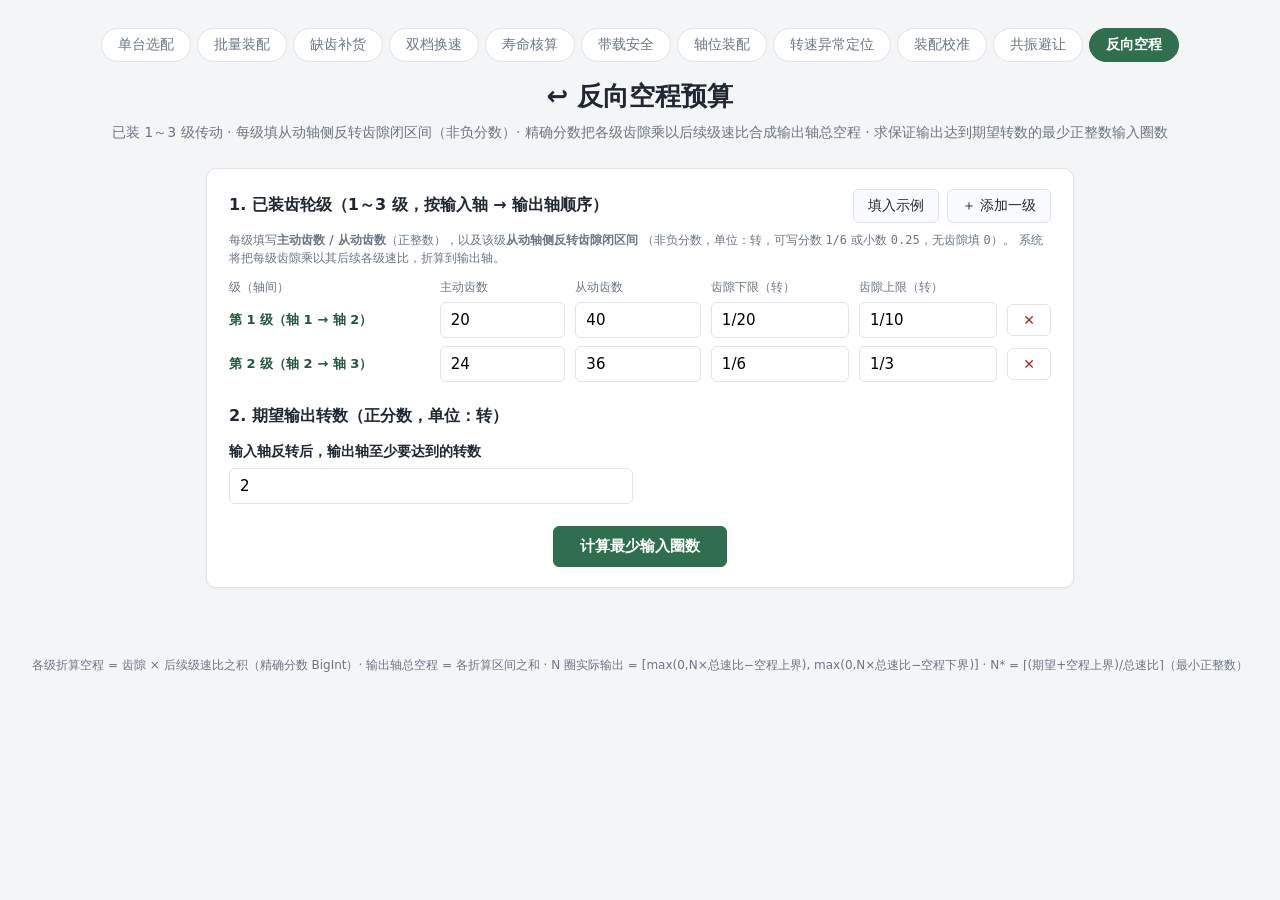
==== public/backlash.html @ 9b8b5f74 "GSB 8a5fec7e-61c3-5f5c-854e-5d7a5c368b22 A: platform archive" ====
<!DOCTYPE html>
<html lang="zh-CN">
<head>
  <meta charset="UTF-8" />
  <meta name="viewport" content="width=device-width, initial-scale=1.0" />
  <title>反向空程预算 · 齿轮组选配</title>
  <link rel="stylesheet" href="styles.css" />
</head>
<body>
  <header class="site-header">
    <nav class="top-nav">
      <a href="/">单台选配</a>
      <a href="/batch">批量装配</a>
      <a href="/procure">缺齿补货</a>
      <a href="/dual-speed">双档换速</a>
      <a href="/lifetime">寿命核算</a>
      <a href="/torque">带载安全</a>
      <a href="/layout">轴位装配</a>
      <a href="/diagnose">转速异常定位</a>
      <a href="/phase-reset">装配校准</a>
      <a href="/resonance">共振避让</a>
      <a href="/backlash" class="active">反向空程</a>
    </nav>
    <h1>↩️ 反向空程预算</h1>
    <p class="subtitle">已装 1～3 级传动 · 每级填从动轴侧反转齿隙闭区间（非负分数）· 精确分数把各级齿隙乘以后续级速比合成输出轴总空程 · 求保证输出达到期望转数的最少正整数输入圈数</p>
  </header>

  <main>
    <form id="backlash-form" class="card">
      <section>
        <div class="section-head">
          <h2>1. 已装齿轮级（1～3 级，按输入轴 → 输出轴顺序）</h2>
          <div class="btn-row">
            <button type="button" id="btn-example" class="btn ghost">填入示例</button>
            <button type="button" id="btn-stage-add" class="btn ghost">＋ 添加一级</button>
          </div>
        </div>
        <p class="muted">
          每级填写<strong>主动齿数 / 从动齿数</strong>（正整数），以及该级<strong>从动轴侧反转齿隙闭区间</strong>
          （非负分数，单位：转，可写分数 <code>1/6</code> 或小数 <code>0.25</code>，无齿隙填 <code>0</code>）。
          系统将把每级齿隙乘以其后续各级速比，折算到输出轴。
        </p>
        <div class="backlash-grid-head">
          <span>级（轴间）</span><span>主动齿数</span><span>从动齿数</span>
          <span>齿隙下限（转）</span><span>齿隙上限（转）</span><span></span>
        </div>
        <div id="stage-rows"></div>
      </section>

      <section>
        <h2>2. 期望输出转数（正分数，单位：转）</h2>
        <div class="grid two">
          <label class="field">
            <span>输入轴反转后，输出轴至少要达到的转数</span>
            <input id="expected-turns" type="text" inputmode="text" value="2" placeholder="如 2、1/3、1.5" />
          </label>
        </div>
      </section>

      <div class="actions">
        <button type="submit" class="btn primary">计算最少输入圈数</button>
      </div>

      <p id="form-error" class="alert error" hidden></p>
    </form>

    <section id="result-panel" class="card" hidden>
      <div class="section-head">
        <h2>3. 空程折算与最少圈数</h2>
        <span id="result-summary" class="summary"></span>
      </div>
      <p id="verdict-alert" class="alert" hidden></p>
      <div id="result-detail"></div>
    </section>
  </main>

  <footer class="site-footer">
    <span>各级折算空程 = 齿隙 × 后续级速比之积（精确分数 BigInt）· 输出轴总空程 = 各折算区间之和 · N 圈实际输出 = [max(0,N×总速比−空程上界), max(0,N×总速比−空程下界)] · N* = ⌈(期望+空程上界)/总速比⌉（最小正整数）</span>
  </footer>

  <script src="backlash.js"></script>
</body>
</html>
---- public/styles.css ----
:root {
  --bg: #f4f5f7;
  --card: #ffffff;
  --ink: #1f2733;
  --muted: #6b7685;
  --line: #dfe3e8;
  --brand: #2f6f4f;
  --brand-dark: #24573e;
  --accent: #e8f3ec;
  --danger: #b3261e;
  --danger-bg: #fdecea;
  --warn: #8a5a00;
  --warn-bg: #fff6e0;
  --radius: 10px;
}

* { box-sizing: border-box; }

body {
  margin: 0;
  font-family: "PingFang SC", "Microsoft YaHei", "Noto Sans CJK SC", system-ui, sans-serif;
  background: var(--bg);
  color: var(--ink);
  line-height: 1.55;
}

.site-header {
  padding: 28px 20px 12px;
  text-align: center;
}
.site-header h1 { margin: 0 0 6px; font-size: 26px; }
.subtitle { margin: 0; color: var(--muted); font-size: 14px; }

.top-nav {
  display: flex;
  flex-wrap: wrap;
  justify-content: center;
  gap: 6px;
  margin-bottom: 14px;
}
.top-nav a {
  padding: 5px 16px;
  border-radius: 999px;
  border: 1px solid var(--line);
  background: #fff;
  color: var(--muted);
  text-decoration: none;
  font-size: 14px;
}
.top-nav a:hover { border-color: #b9c1cc; color: var(--ink); }
.top-nav a.active {
  background: var(--brand);
  border-color: var(--brand);
  color: #fff;
  font-weight: 600;
}

main {
  max-width: 900px;
  margin: 0 auto;
  padding: 12px 16px 40px;
}

.card {
  background: var(--card);
  border: 1px solid var(--line);
  border-radius: var(--radius);
  padding: 20px 22px;
  margin-bottom: 18px;
  box-shadow: 0 1px 3px rgba(20, 30, 40, 0.05);
}

h2 { font-size: 16px; margin: 0 0 12px; }

.grid.two {
  display: grid;
  grid-template-columns: 1fr 1fr;
  gap: 14px;
}
.grid.three {
  display: grid;
  grid-template-columns: 1fr 1fr 1fr;
  gap: 14px;
}
@media (max-width: 640px) {
  .grid.two, .grid.three { grid-template-columns: 1fr; }
}

.field { display: flex; flex-direction: column; gap: 5px; }
.field > span { font-size: 14px; font-weight: 600; }
.field small { color: var(--muted); font-size: 12px; }

input[type="text"], input[type="number"], input:not([type]) {
  width: 100%;
  padding: 8px 10px;
  border: 1px solid var(--line);
  border-radius: 6px;
  font-size: 15px;
  font-family: inherit;
}
input:focus { outline: 2px solid var(--brand); outline-offset: 0; border-color: var(--brand); }

section + section { margin-top: 22px; }

.section-head {
  display: flex;
  align-items: center;
  justify-content: space-between;
  gap: 12px;
  flex-wrap: wrap;
}
.section-head h2 { margin: 0; }

.btn-row { display: flex; gap: 8px; }

.btn {
  border-radius: 6px;
  padding: 7px 14px;
  font-size: 14px;
  cursor: pointer;
  border: 1px solid var(--line);
  background: #fff;
  color: var(--ink);
  font-family: inherit;
}
.btn:hover { border-color: #b9c1cc; }
.btn.ghost { background: #fafbfc; }
.btn.primary {
  background: var(--brand);
  border-color: var(--brand);
  color: #fff;
  font-weight: 600;
  padding: 10px 26px;
  font-size: 15px;
}
.btn.primary:hover { background: var(--brand-dark); }
.btn.danger-ghost { color: var(--danger); }

.gear-grid-head,
.gear-row {
  display: grid;
  grid-template-columns: 1fr 1fr 44px;
  gap: 10px;
  align-items: center;
}
.gear-grid-head {
  margin: 10px 0 6px;
  font-size: 12px;
  color: var(--muted);
}
.gear-row { margin-bottom: 8px; }

.actions { margin-top: 22px; text-align: center; }

.alert {
  margin-top: 14px;
  padding: 10px 14px;
  border-radius: 6px;
  font-size: 14px;
}
.alert.error { background: var(--danger-bg); color: var(--danger); border: 1px solid #f3c2bd; }
.alert.warn { background: var(--warn-bg); color: var(--warn); border: 1px solid #f0ddaa; }
.alert.ok { background: var(--accent); color: var(--brand-dark); border: 1px solid #a9d3bb; }

.muted { color: var(--muted); font-size: 12px; margin: 8px 0 0; }

.summary { font-size: 13px; color: var(--muted); }

.solution {
  border: 1px solid var(--line);
  border-radius: 8px;
  padding: 14px 16px;
  margin-top: 12px;
}
.solution.best { border-color: var(--brand); background: var(--accent); }

.solution-head {
  display: flex;
  justify-content: space-between;
  align-items: baseline;
  gap: 10px;
  flex-wrap: wrap;
  margin-bottom: 8px;
}
.solution-title { font-weight: 700; font-size: 15px; }
.badge {
  display: inline-block;
  font-size: 12px;
  font-weight: 600;
  padding: 1px 8px;
  border-radius: 999px;
  background: var(--brand);
  color: #fff;
  margin-right: 6px;
}
.solution-meta { font-size: 13px; color: var(--muted); }
.solution-meta strong { color: var(--ink); }

table.pairs { width: 100%; border-collapse: collapse; margin-top: 6px; font-size: 14px; }
table.pairs th, table.pairs td {
  border: 1px solid var(--line);
  padding: 6px 10px;
  text-align: center;
}
table.pairs th { background: #f0f2f5; font-weight: 600; }
.gear-id { font-family: ui-monospace, SFMono-Regular, Menlo, Consolas, monospace; }
.frac { font-family: ui-monospace, SFMono-Regular, Menlo, Consolas, monospace; white-space: nowrap; }

.site-footer {
  text-align: center;
  color: var(--muted);
  font-size: 12px;
  padding: 10px 0 30px;
}

/* ---------------- 批量装配 ---------------- */

.device-grid-head,
.device-row {
  display: grid;
  grid-template-columns: 1.2fr 1fr 1fr 44px;
  gap: 10px;
  align-items: center;
}
.device-grid-head {
  margin: 10px 0 6px;
  font-size: 12px;
  color: var(--muted);
}
.device-row { margin-bottom: 8px; }
@media (max-width: 640px) {
  .device-grid-head,
  .device-row { grid-template-columns: 1fr 1fr; }
}

.solution.miss { border-color: #e5c07b; background: var(--warn-bg); }

.badge.badge-ok { background: var(--brand); }
.badge.badge-miss {
  background: var(--warn);
}

.unused-panel { margin-top: 18px; }
.unused-panel h3 { font-size: 14px; margin: 0 0 8px; }
.chip-list { display: flex; flex-wrap: wrap; gap: 8px; }
.chip {
  display: inline-block;
  padding: 3px 12px;
  border-radius: 999px;
  border: 1px solid var(--line);
  background: #fafbfc;
  font-size: 13px;
  font-family: ui-monospace, SFMono-Regular, Menlo, Consolas, monospace;
}
.chip-buy {
  border-color: var(--brand);
  background: var(--accent);
  color: var(--brand-dark);
  font-weight: 600;
}

/* ---------------- 缺齿补货采购建议 ---------------- */

.buyable-grid-head,
.buyable-row {
  display: grid;
  grid-template-columns: 1fr 1fr 1.4fr 44px;
  gap: 10px;
  align-items: center;
}
.buyable-grid-head {
  margin: 10px 0 6px;
  font-size: 12px;
  color: var(--muted);
}
.buyable-row { margin-bottom: 8px; }
@media (max-width: 640px) {
  .buyable-grid-head,
  .buyable-row { grid-template-columns: 1fr 1fr; }
}

.block-title { font-size: 14px; margin: 16px 0 8px; }

/* ---------------- 带载安全选配 ---------------- */

.rated-grid-head,
.rated-row {
  display: grid;
  grid-template-columns: 1fr 1fr 1.4fr 44px;
  gap: 10px;
  align-items: center;
}
.rated-grid-head {
  margin: 10px 0 6px;
  font-size: 12px;
  color: var(--muted);
}
.rated-row { margin-bottom: 8px; }
@media (max-width: 640px) {
  .rated-grid-head,
  .rated-row { grid-template-columns: 1fr 1fr; }
}

table.torque-table th, table.torque-table td { text-align: left; vertical-align: middle; }
.torque-val { font-size: 13px; white-space: nowrap; }
.torque-rated { color: var(--muted); font-size: 12px; margin-top: 2px; }
.badge.badge-limit {
  background: var(--warn);
  font-size: 11px;
  padding: 0 6px;
}

/* ---------------- 轴位装配 ---------------- */

.axis-grid-head,
.axis-row {
  display: grid;
  grid-template-columns: 1.1fr 1fr 1.6fr 44px;
  gap: 10px;
  align-items: center;
}
.axis-grid-head {
  margin: 10px 0 6px;
  font-size: 12px;
  color: var(--muted);
}
.axis-row { margin-bottom: 8px; }
.axis-index { font-size: 13px; font-weight: 600; color: var(--brand-dark); white-space: nowrap; }
@media (max-width: 640px) {
  .axis-grid-head,
  .axis-row { grid-template-columns: 1fr 1fr; }
}

.meshing-no { color: var(--danger); font-weight: 600; }

.shafts-panel { margin-top: 16px; }
table.shaft-table th, table.shaft-table td { text-align: left; vertical-align: middle; }
.mount-cell { min-width: 240px; }
.mount-item { padding: 2px 0; }
.mount-item + .mount-item { border-top: 1px dashed var(--line); }

.solution.best-warn { border-color: #e5c07b; background: var(--warn-bg); }
.badge.badge-warn { background: var(--warn); }

/* ---------------- 转速异常定位 ---------------- */

.stage-grid-head,
.stage-row {
  display: grid;
  grid-template-columns: 1.6fr 1fr 1fr 44px;
  gap: 10px;
  align-items: center;
}
.stage-grid-head {
  margin: 10px 0 6px;
  font-size: 12px;
  color: var(--muted);
}
.stage-row { margin-bottom: 8px; }
.stage-index { font-size: 13px; font-weight: 600; color: var(--brand-dark); white-space: nowrap; }
@media (max-width: 640px) {
  .stage-grid-head,
  .stage-row { grid-template-columns: 1fr 1fr; }
}

.obs-card {
  border: 1px solid var(--line);
  border-radius: 8px;
  padding: 12px 14px;
  margin-top: 12px;
  background: #fafbfc;
}
.obs-head {
  display: flex;
  align-items: center;
  gap: 12px;
  flex-wrap: wrap;
  margin-bottom: 8px;
}
.obs-head .obs-name-input { flex: 1 1 200px; }
.obs-axis-hint { font-size: 12px; }

.reading-grid-head,
.reading-row {
  display: grid;
  grid-template-columns: 0.8fr 1.4fr 1.4fr 44px;
  gap: 10px;
  align-items: center;
}
.reading-grid-head {
  margin: 6px 0 4px;
  font-size: 12px;
  color: var(--muted);
}
.reading-row { margin-bottom: 8px; }
@media (max-width: 640px) {
  .reading-grid-head,
  .reading-row { grid-template-columns: 1fr 1fr; }
}

.obs-result {
  border-top: 1px dashed var(--line);
  margin-top: 16px;
  padding-top: 4px;
}

.diag-tag {
  display: inline-block;
  font-size: 12px;
  font-weight: 600;
  padding: 2px 10px;
  border-radius: 999px;
  white-space: nowrap;
}
.diag-tag-suspect { background: var(--warn); color: #fff; }
.diag-tag-amb { background: #f0ddaa; color: var(--warn); }
.diag-tag-out { background: #eceff3; color: var(--muted); }
.diag-ok { color: var(--brand-dark); font-weight: 600; }
.diag-bad { color: var(--danger); font-weight: 600; }
table.diag-cand-table td { vertical-align: middle; }

/* ---------------- 共振避让转速 ---------------- */

.forbid-grid-head,
.forbid-row {
  display: grid;
  grid-template-columns: 0.8fr 1.2fr 1.2fr 44px;
  gap: 10px;
  align-items: center;
}
.forbid-grid-head {
  margin: 10px 0 6px;
  font-size: 12px;
  color: var(--muted);
}
.forbid-row { margin-bottom: 8px; }
@media (max-width: 640px) {
  .forbid-grid-head,
  .forbid-row { grid-template-columns: 1fr 1fr; }
}

/* ---------------- 反向空程预算 ---------------- */

.backlash-grid-head,
.backlash-row {
  display: grid;
  grid-template-columns: 1.6fr 1fr 1fr 1.1fr 1.1fr 44px;
  gap: 10px;
  align-items: center;
}
.backlash-grid-head {
  margin: 10px 0 6px;
  font-size: 12px;
  color: var(--muted);
}
.backlash-row { margin-bottom: 8px; }
.backlash-index { font-size: 13px; font-weight: 600; color: var(--brand-dark); white-space: nowrap; }
@media (max-width: 640px) {
  .backlash-grid-head { display: none; }
  .backlash-row { grid-template-columns: 1fr 1fr; }
  .backlash-index { grid-column: 1 / -1; }
}

/* ---------------- 装配校准 ---------------- */

.phase-grid-head,
.phase-row {
  display: grid;
  grid-template-columns: 1.6fr 1fr;
  gap: 10px;
  align-items: center;
}
.phase-grid-head {
  margin: 10px 0 6px;
  font-size: 12px;
  color: var(--muted);
}
.phase-row { margin-bottom: 8px; }
.phase-axis { font-size: 13px; font-weight: 600; color: var(--brand-dark); white-space: nowrap; }
.phase-big { font-size: 22px; color: var(--brand-dark); }
@media (max-width: 640px) {
  .phase-grid-head,
  .phase-row { grid-template-columns: 1fr; }
}

/* ---------------- 寿命核算 ---------------- */

.grid.four {
  display: grid;
  grid-template-columns: repeat(4, 1fr);
  gap: 14px;
}
@media (max-width: 640px) {
  .grid.four { grid-template-columns: 1fr 1fr; }
}

.life-grid-head,
.life-row {
  display: grid;
  grid-template-columns: 1fr 1.6fr 1.2fr;
  gap: 10px;
  align-items: center;
}
.life-grid-head {
  margin: 10px 0 6px;
  font-size: 12px;
  color: var(--muted);
}
.life-row { margin-bottom: 8px; }
.life-roles { font-size: 12px; color: var(--muted); }
tr.life-limit td { background: var(--warn-bg); }
.life-entry { margin-top: 18px; text-align: center; }
@media (max-width: 640px) {
  .life-grid-head,
  .life-row { grid-template-columns: 1fr 1fr; }
}
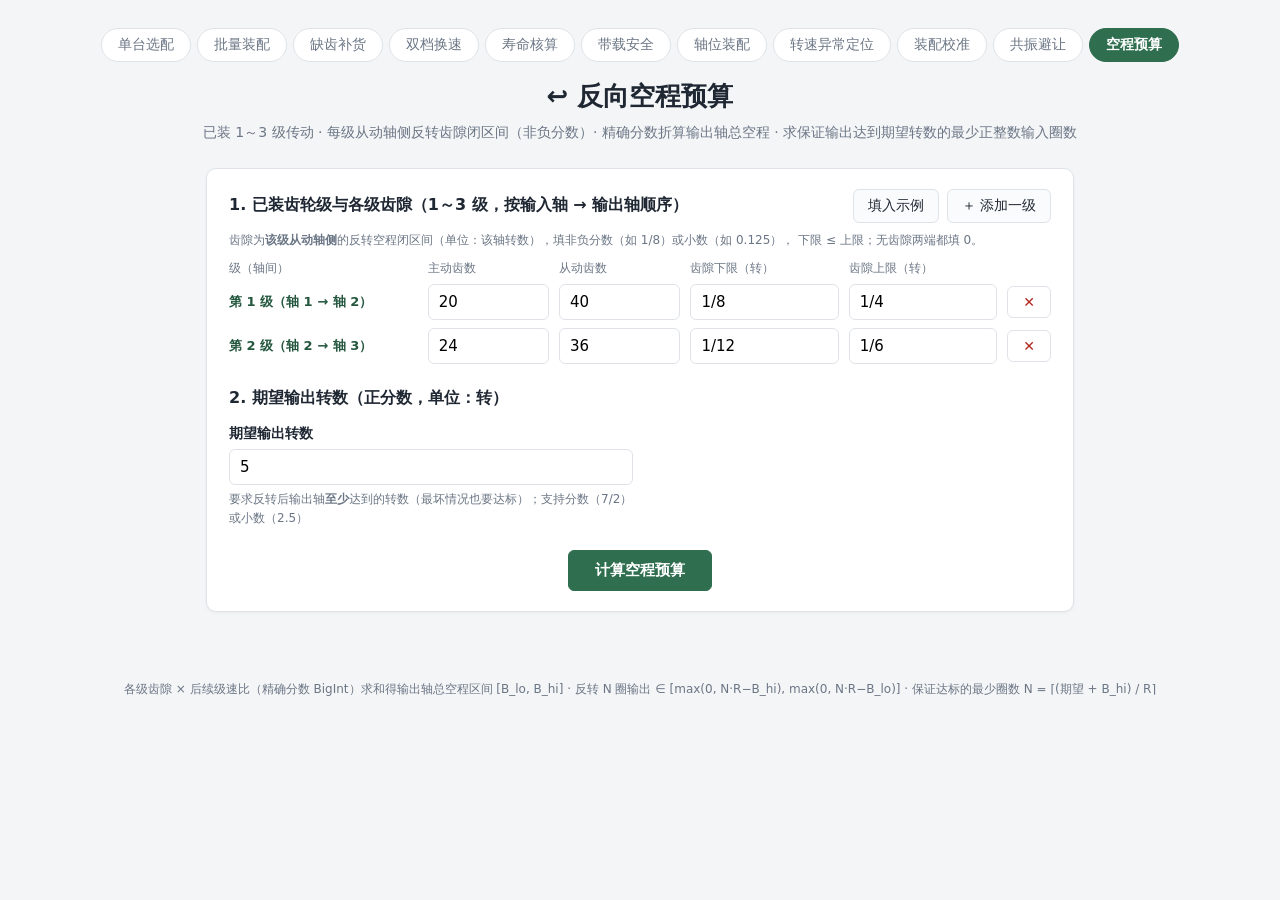
==== commit ebfe3158: "GSB 8a5fec7e-61c3-5f5c-854e-5d7a5c368b22 B: platform archive" ====
--- a/public/backlash.html
+++ b/public/backlash.html
@@ -19,30 +19,28 @@
       <a href="/diagnose">转速异常定位</a>
       <a href="/phase-reset">装配校准</a>
       <a href="/resonance">共振避让</a>
-      <a href="/backlash" class="active">反向空程</a>
+      <a href="/backlash" class="active">空程预算</a>
     </nav>
     <h1>↩️ 反向空程预算</h1>
-    <p class="subtitle">已装 1～3 级传动 · 每级填从动轴侧反转齿隙闭区间（非负分数）· 精确分数把各级齿隙乘以后续级速比合成输出轴总空程 · 求保证输出达到期望转数的最少正整数输入圈数</p>
+    <p class="subtitle">已装 1～3 级传动 · 每级从动轴侧反转齿隙闭区间（非负分数）· 精确分数折算输出轴总空程 · 求保证输出达到期望转数的最少正整数输入圈数</p>
   </header>
 
   <main>
     <form id="backlash-form" class="card">
       <section>
         <div class="section-head">
-          <h2>1. 已装齿轮级（1～3 级，按输入轴 → 输出轴顺序）</h2>
+          <h2>1. 已装齿轮级与各级齿隙（1～3 级，按输入轴 → 输出轴顺序）</h2>
           <div class="btn-row">
             <button type="button" id="btn-example" class="btn ghost">填入示例</button>
             <button type="button" id="btn-stage-add" class="btn ghost">＋ 添加一级</button>
           </div>
         </div>
         <p class="muted">
-          每级填写<strong>主动齿数 / 从动齿数</strong>（正整数），以及该级<strong>从动轴侧反转齿隙闭区间</strong>
-          （非负分数，单位：转，可写分数 <code>1/6</code> 或小数 <code>0.25</code>，无齿隙填 <code>0</code>）。
-          系统将把每级齿隙乘以其后续各级速比，折算到输出轴。
+          齿隙为<strong>该级从动轴侧</strong>的反转空程闭区间（单位：该轴转数），填非负分数（如 1/8）或小数（如 0.125），
+          下限 ≤ 上限；无齿隙两端都填 0。
         </p>
-        <div class="backlash-grid-head">
-          <span>级（轴间）</span><span>主动齿数</span><span>从动齿数</span>
-          <span>齿隙下限（转）</span><span>齿隙上限（转）</span><span></span>
+        <div class="lash-grid-head">
+          <span>级（轴间）</span><span>主动齿数</span><span>从动齿数</span><span>齿隙下限（转）</span><span>齿隙上限（转）</span><span></span>
         </div>
         <div id="stage-rows"></div>
       </section>
@@ -51,14 +49,15 @@
         <h2>2. 期望输出转数（正分数，单位：转）</h2>
         <div class="grid two">
           <label class="field">
-            <span>输入轴反转后，输出轴至少要达到的转数</span>
-            <input id="expected-turns" type="text" inputmode="text" value="2" placeholder="如 2、1/3、1.5" />
+            <span>期望输出转数</span>
+            <input id="expected-turns" type="text" inputmode="decimal" placeholder="如 5、7/2、2.5" value="5" />
+            <small>要求反转后输出轴<strong>至少</strong>达到的转数（最坏情况也要达标）；支持分数（7/2）或小数（2.5）</small>
           </label>
         </div>
       </section>
 
       <div class="actions">
-        <button type="submit" class="btn primary">计算最少输入圈数</button>
+        <button type="submit" class="btn primary">计算空程预算</button>
       </div>
 
       <p id="form-error" class="alert error" hidden></p>
@@ -66,7 +65,7 @@
 
     <section id="result-panel" class="card" hidden>
       <div class="section-head">
-        <h2>3. 空程折算与最少圈数</h2>
+        <h2>3. 空程预算结果</h2>
         <span id="result-summary" class="summary"></span>
       </div>
       <p id="verdict-alert" class="alert" hidden></p>
@@ -75,7 +74,7 @@
   </main>
 
   <footer class="site-footer">
-    <span>各级折算空程 = 齿隙 × 后续级速比之积（精确分数 BigInt）· 输出轴总空程 = 各折算区间之和 · N 圈实际输出 = [max(0,N×总速比−空程上界), max(0,N×总速比−空程下界)] · N* = ⌈(期望+空程上界)/总速比⌉（最小正整数）</span>
+    <span>各级齿隙 × 后续级速比（精确分数 BigInt）求和得输出轴总空程区间 [B_lo, B_hi] · 反转 N 圈输出 ∈ [max(0, N·R−B_hi), max(0, N·R−B_lo)] · 保证达标的最少圈数 N = ⌈(期望 + B_hi) / R⌉</span>
   </footer>
 
   <script src="backlash.js"></script>
--- a/public/styles.css
+++ b/public/styles.css
@@ -33,8 +33,8 @@
 
 .top-nav {
   display: flex;
+  justify-content: center;
   flex-wrap: wrap;
-  justify-content: center;
   gap: 6px;
   margin-bottom: 14px;
 }
@@ -439,28 +439,6 @@
   .forbid-row { grid-template-columns: 1fr 1fr; }
 }
 
-/* ---------------- 反向空程预算 ---------------- */
-
-.backlash-grid-head,
-.backlash-row {
-  display: grid;
-  grid-template-columns: 1.6fr 1fr 1fr 1.1fr 1.1fr 44px;
-  gap: 10px;
-  align-items: center;
-}
-.backlash-grid-head {
-  margin: 10px 0 6px;
-  font-size: 12px;
-  color: var(--muted);
-}
-.backlash-row { margin-bottom: 8px; }
-.backlash-index { font-size: 13px; font-weight: 600; color: var(--brand-dark); white-space: nowrap; }
-@media (max-width: 640px) {
-  .backlash-grid-head { display: none; }
-  .backlash-row { grid-template-columns: 1fr 1fr; }
-  .backlash-index { grid-column: 1 / -1; }
-}
-
 /* ---------------- 装配校准 ---------------- */
 
 .phase-grid-head,
@@ -483,8 +461,27 @@
   .phase-row { grid-template-columns: 1fr; }
 }
 
+/* ---------------- 反向空程预算 ---------------- */
+
+.lash-grid-head,
+.lash-row {
+  display: grid;
+  grid-template-columns: 1.4fr 0.9fr 0.9fr 1.1fr 1.1fr 44px;
+  gap: 10px;
+  align-items: center;
+}
+.lash-grid-head {
+  margin: 10px 0 6px;
+  font-size: 12px;
+  color: var(--muted);
+}
+.lash-row { margin-bottom: 8px; }
+@media (max-width: 640px) {
+  .lash-grid-head,
+  .lash-row { grid-template-columns: 1fr 1fr; }
+}
+
 /* ---------------- 寿命核算 ---------------- */
-
 .grid.four {
   display: grid;
   grid-template-columns: repeat(4, 1fr);
